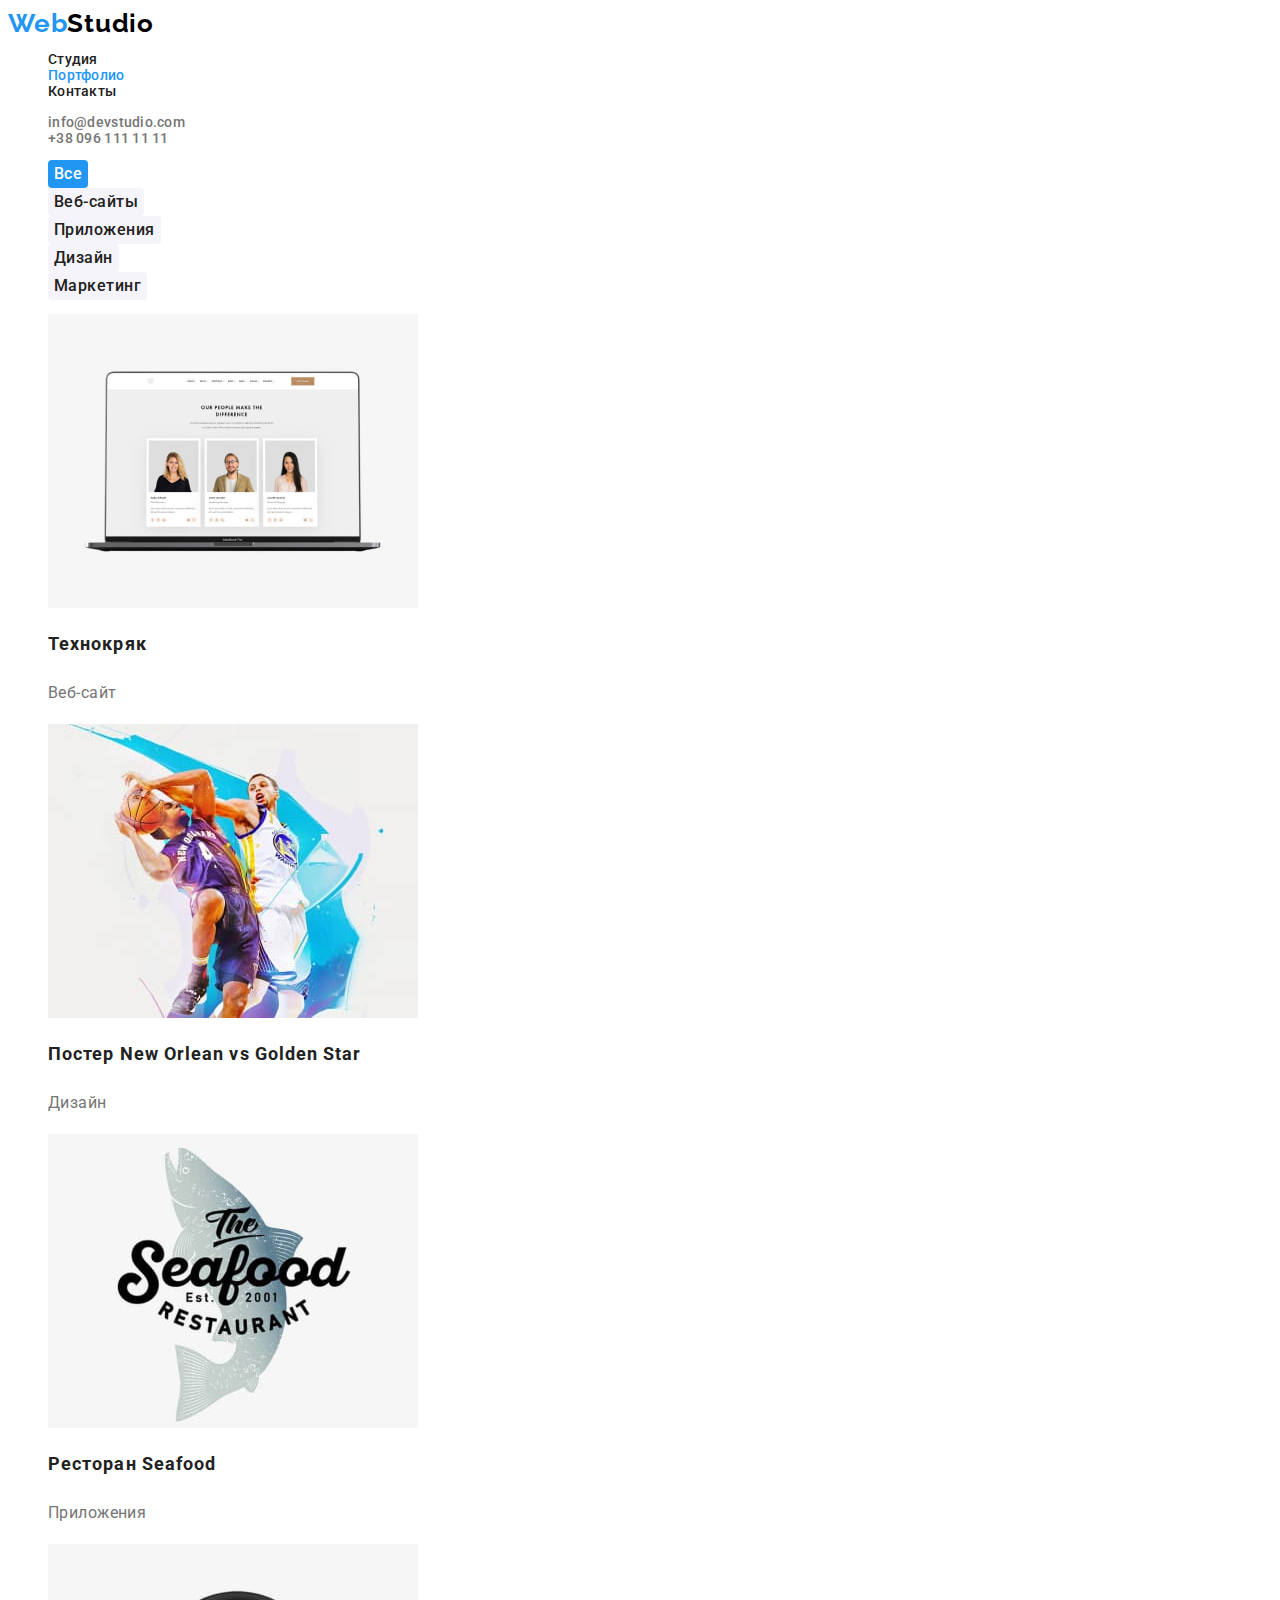
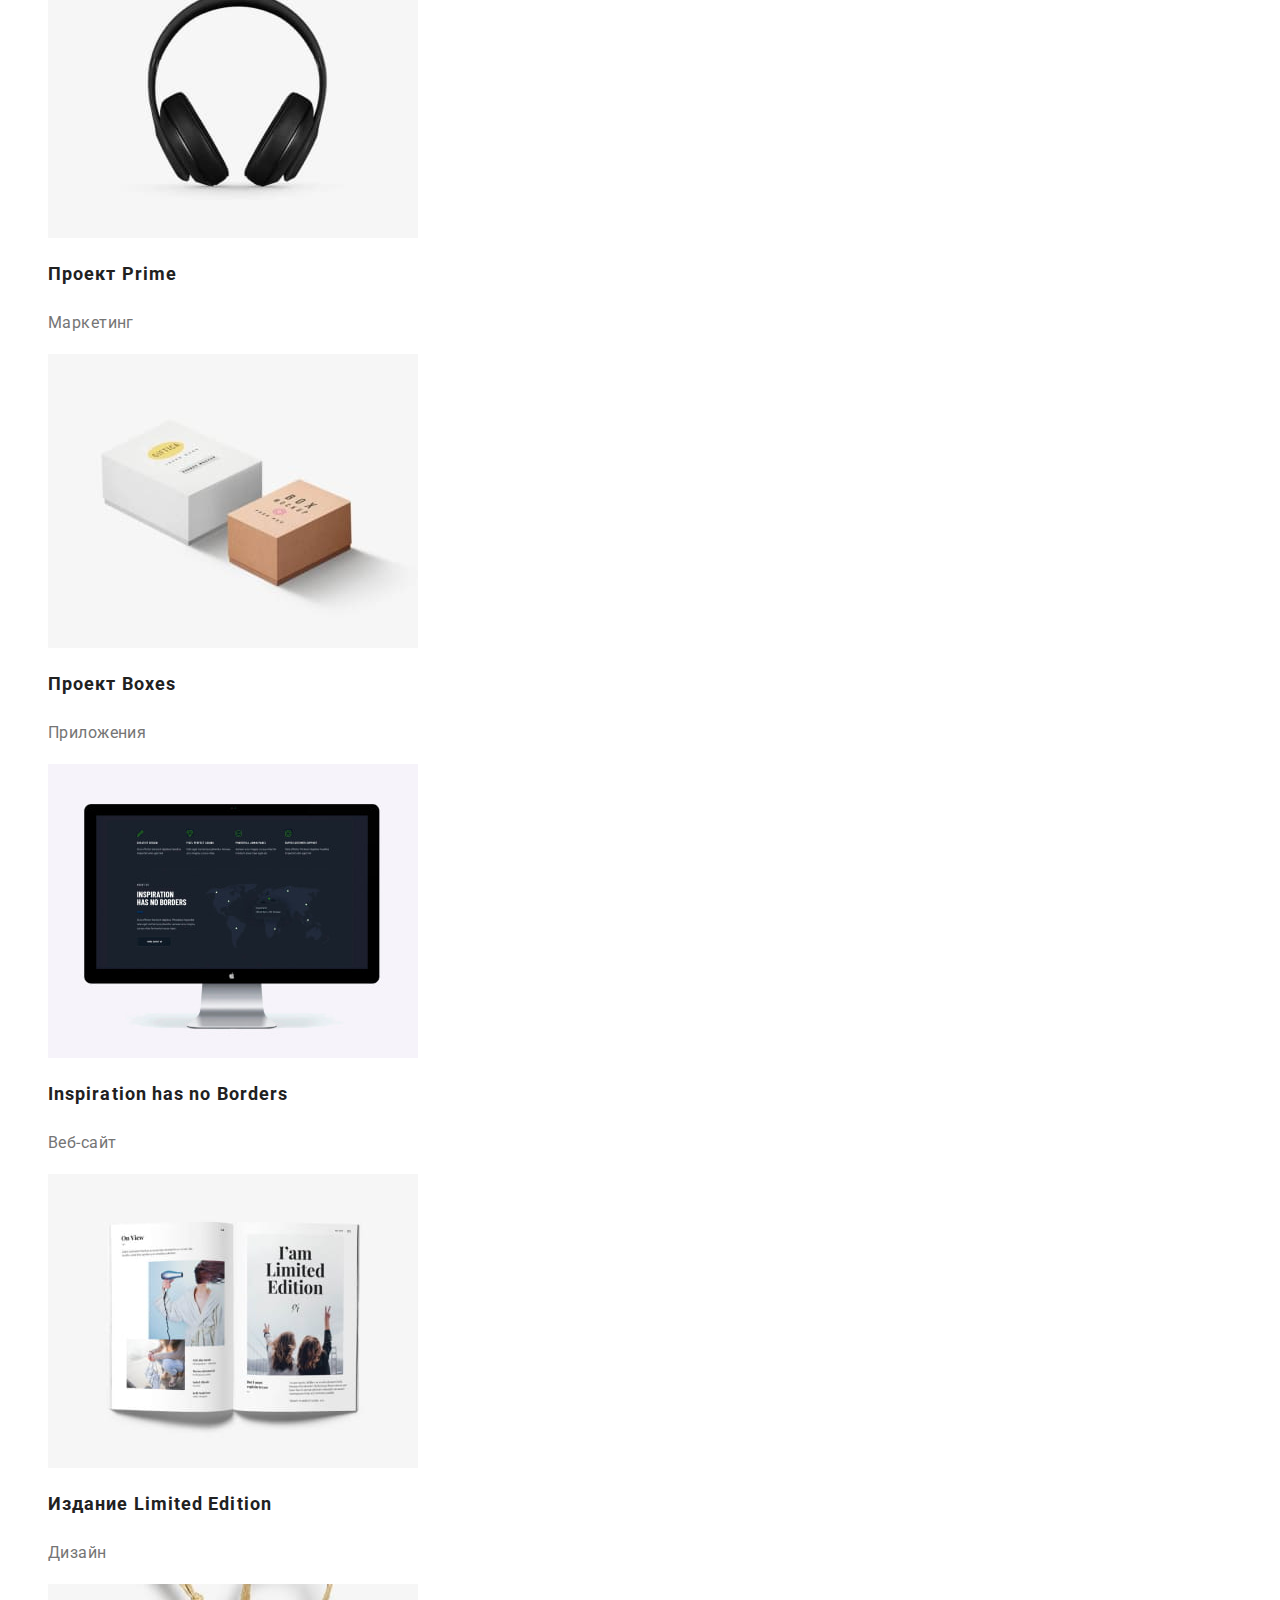
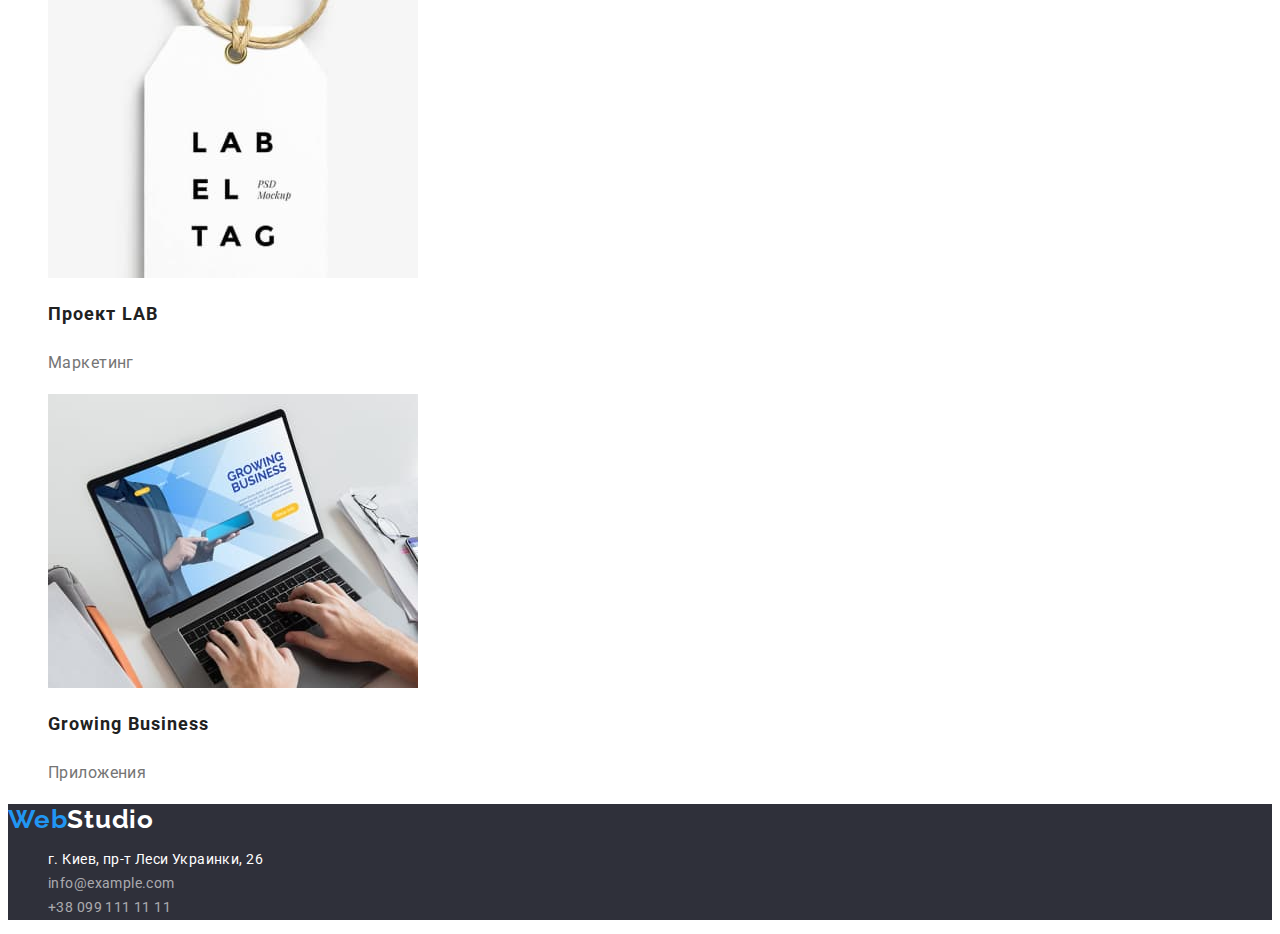
==== portfolio.html @ 3cf71ada "Initial commit" ====
<!DOCTYPE html>
<html lang="ru">
<head>
    <meta charset="UTF-8">
    <meta http-equiv="X-UA-Compatible" content="IE=edge">
    <meta name="viewport" content="width=device-width, initial-scale=1.0">
    <title>Портфолио</title>
    <link href="./css/styles.css" rel="stylesheet" />
    <link rel="preconnect" href="https://fonts.googleapis.com">
    <link rel="preconnect" href="https://fonts.gstatic.com" crossorigin>
    <link
        href="https://fonts.googleapis.com/css2?family=Raleway:wght@700&family=Roboto:wght@400;500;700;900&display=swap"
        rel="stylesheet">
</head>
<body class="body">
    <header class="header">
        <a class="logo-header" href="#" lang="en">Web<span class="header-studio">Studio</span></a>
        <nav class="navigation">
            <ul class="nav-list list-point">
                <li class="nav-item"><a class="nav-link" href="./index.html">Студия</a></li>
                <li class="nav-item"><a class="nav-link current-page" href="#">Портфолио</a></li>
                <li class="nav-item"><a class="nav-link" href="#">Контакты</a></li>
            </ul>
        </nav>
        <ul class="header-info list-point">
            <li class="info-one"><a class="header-link" href="mailto:info@devstudio.com" target="_blank" rel="noopener noreferrer nofollow" lang="en">info@devstudio.com</a></li>
            <li class="info-two"><a class="header-link" href="tel:+380961111111" target="_blank" rel="noopener noreferrer nofollow">+38 096 111 11 11</a></li>
        </ul>
    </header>
    <main class="main">
        <section class="project-section">
            <h1 class="project-title" hidden>Проекты</h1>
            <ul class="button-list list-point">
                <li class="button-item"><button class="button-icon button-head" type="button">Все</button></li>
                <li class="button-item"><button class="button-icon" type="button">Веб-сайты</button></li>
                <li class="button-item"><button class="button-icon" type="button">Приложения</button></li>
                <li class="button-item"><button class="button-icon" type="button">Дизайн</button></li>
                <li class="button-item"><button class="button-icon" type="button">Маркетинг</button></li>
            </ul>
            <ul class="project-list list-point">
                <li class="project-item">
                  <a class="project-link" href=""><img src="./portfolio-photo/project-one.jpg" alt="Главная страница Технокряка" width="370" height="294"> 
                        <h2 class="project-name">Технокряк</h2>
                        <p class="project-text">Веб-сайт</p>
                    </a>
                </li>
                <li class="project-item">
                    <a class="project-link" href=""><img src="./portfolio-photo/project-two.jpg" alt="Постер встречи двух команд" width="370" height="294"> 
                        <h2 class="project-name">Постер <span lang="en">New Orlean vs Golden Star</span></h2>
                        <p class="project-text">Дизайн</p>
                    </a>
                </li>
                <li class="project-item">
                    <a class="project-link" href=""><img src="./portfolio-photo/project-three.jpg" alt="Логотип ресторана" width="370" height="294"> 
                        <h2 class="project-name">Ресторан <span lang="en">Seafood</span></h2>
                        <p class="project-text">Приложения</p>
                    </a>
                </li>
                <li class="project-item">
                    <a class="project-link" href=""><img src="./portfolio-photo/project-four.jpg" alt="Наушники" width="370" height="294"> 
                        <h2 class="project-name">Проект <span lang="en">Prime</span></h2>
                        <p class="project-text">Маркетинг</p>
                    </a>
                </li>
                <li class="project-item">
                    <a class="project-link" href=""><img src="./portfolio-photo/project-five.jpg" alt="Два бокса" width="370" height="294"> 
                        <h2 class="project-name">Проект <span lang="en">Boxes</span></h2>
                        <p class="project-text">Приложения</p>
                    </a>
                </li>
                <li class="project-item">
                    <a class="project-link" href=""><img src="./portfolio-photo/project-six.jpg" alt="Главная страница веб-сайта" width="370" height="294"> 
                        <h2 class="project-name" lang="en">Inspiration has no Borders</h2>
                        <p class="project-text">Веб-сайт</p>
                    </a>
                </li>
                <li class="project-item">
                    <a class="project-link" href=""><img src="./portfolio-photo/project-seven.jpg" alt="Открытая книга" width="370" height="294"> 
                        <h2 class="project-name">Издание <span lang="en">Limited Edition</span></h2>
                        <p class="project-text">Дизайн</p>
                    </a>
                </li>
                <li class="project-item">
                    <a class="project-link" href=""><img src="./portfolio-photo/project-eight.jpg" alt="Ценник украшения" width="370" height="294"> 
                        <h2 class="project-name">Проект <span lang="en">LAB</span></h2>
                        <p class="project-text">Маркетинг</p>
                    </a>
                </li>
                <li class="project-item">
                    <a class="project-link" href=""><img src="./portfolio-photo/project-nine.jpg" alt="Работа за компютером" width="370" height="294"> 
                        <h2 class="project-name" lang="en">Growing Business</h2>
                        <p class="project-text">Приложения</p>
                    </a>
                </li>
            </ul>
        </section>
        
    </main>
    <footer class="footer">
        <a class="footer-logo" href="#" lang="en">
            Web<span class="footer-studio">Studio</span>
        </a>
        <address class="footer-address">
            <ul class="footer-list list-point">
                <li class="footer-item">
                    г. Киев, пр-т Леси Украинки, 26
                </li>
                <li class="footer-item">
                    <a class="footer-info" href="mailto:info@devstudio.com" target="_blank" rel="noopener noreferrer nofollow" lang="en">
                        info@example.com
                    </a>
                </li>
                <li class="footer-item">
                    <a class="footer-info" href="tel:+380961111111" target="_blank" rel="noopener noreferrer nofollow">
                        +38 099 111 11 11
                    </a>
                </li>
            </ul>
        </address>
    </footer>
</body>
</html>
---- css/styles.css ----
:root {
  --basic-link-color: #757575;
  --secondary-link-color: #2196f3;
  --color-title: #212121;
  --footer-text: #ffffff;
  --button-first-color: #f5f4fa;
}
/* *STUDIO* */
/* header */
body {
  background-color: var(--footer-text);
  color: var(--basic-link-color);
  font-family: Roboto, sans-serif;
  letter-spacing: 0.03em;
  font-size: 14px;
}
.header {
  color: var(--footer-text);
}
.logo-header,
.footer-logo {
  text-decoration: none;
  color: var(--secondary-link-color);
  font-family: raleway;
  font-weight: 700;
  font-size: 26px;
  line-height: 1.17;
  letter-spacing: 0.03em;
}
.header-studio {
  color: #000000;
}
.list-point {
  list-style: none;
}
.nav-list {
  color: var(--color-title);
  font-weight: 500;
  font-size: 14px;
  line-height: 1.14;
  letter-spacing: 0.02em;
}
.nav-link {
  text-decoration: none;
  color: var(--color-title);
}
.nav-link:hover,
.nav-link:focus {
  color: var(--secondary-link-color);
}
.current-page {
  color: var(--secondary-link-color);
}
.header-info {
  color: #757575;
  font-weight: 500;
  font-size: 14px;
  line-height: 16px;
  letter-spacing: 0.02em;
}
.header-link:hover,
.header-link:focus {
  color: var(--secondary-link-color);
}
.header-link {
  text-decoration: none;
  color: var(--basic-link-color);
}
/* section -one */
.hero-section {
  background-color: #2f303a;
  letter-spacing: 0.06em;
}
.hero-title {
  color: var(--footer-text);
  font-weight: 900;
  font-size: 44px;
  line-height: 1.36;
  text-align: center;
  text-transform: uppercase;
}
.button {
  background-color: var(--secondary-link-color);
  color: var(--footer-text);
  font-family: inherit;
  font-weight: 700;
  font-size: 16px;
  line-height: 1.88;
  align-items: center;
  text-align: center;
  cursor: pointer;
  border: none;
  border-radius: 4px;
}
/* section-two */
.characteristic-name {
  color: var(--color-title);
  font-weight: 700;
  font-size: 14px;
  line-height: 1.14;
  text-transform: uppercase;
}
.characteristics-result {
  color: var(--basic-link-color);
  font-size: 14px;
  line-height: 1.71;
}
/* section-three */
.work-title,
.team {
  color: var(--color-title);
  font-weight: 700;
  font-size: 36px;
  line-height: 1.17;
  text-align: center;
}
.item-name {
  color: var(--color-title);
  font-weight: 500;
  font-size: 16px;
  line-height: 1.12;
  text-align: center;
}
.name-position {
  color: var(--basic-link-color);
  font-size: 16px;
  line-height: 1.12;
  text-align: center;
}
/* section four */
.team-section {
  background-color: #f5f4fa;
}
/* footer */
.footer {
  background-color: #2f303a;
}
.footer-address {
  font-style: normal;
}
.footer-item {
  color: var(--footer-text);
  font-weight: 400;
  font-size: 14px;
  line-height: 1.71;
}
.footer-info {
  color: rgba(255, 255, 255, 0.6);
  text-decoration: none;
}
.footer-info:hover,
.footer-info:focus {
  color: var(--secondary-link-color);
}
.footer-logo {
  font-weight: 700;
  font-size: 26px;
  color: var(--secondary-link-color);
}
.footer-studio {
  color: var(--footer-text);
}

/* *PORTFOLIO* */
.button-icon {
  background-color: var(--button-first-color);
  color: var(--color-title);
  font-family: Roboto;
  font-weight: 500;
  font-size: 16px;
  line-height: 1.62;
  text-align: center;
  letter-spacing: 0.03em;
  cursor: pointer;
  border: none;
  border-radius: 4px;
}
.button-icon:hover,
.button-icon:focus {
  background-color: var(--secondary-link-color);
  color: var(--footer-text);
}
.button-head {
  background-color: var(--secondary-link-color);
  color: var(--footer-text);
}
.project-link {
  text-decoration: none;
}
.project-name {
  color: var(--color-title);
  font-weight: 700;
  font-size: 18px;
  line-height: 2;
  letter-spacing: 0.06em;
}
.project-text {
  color: var(--basic-link-color);
  font-size: 16px;
  line-height: 1.88;
}
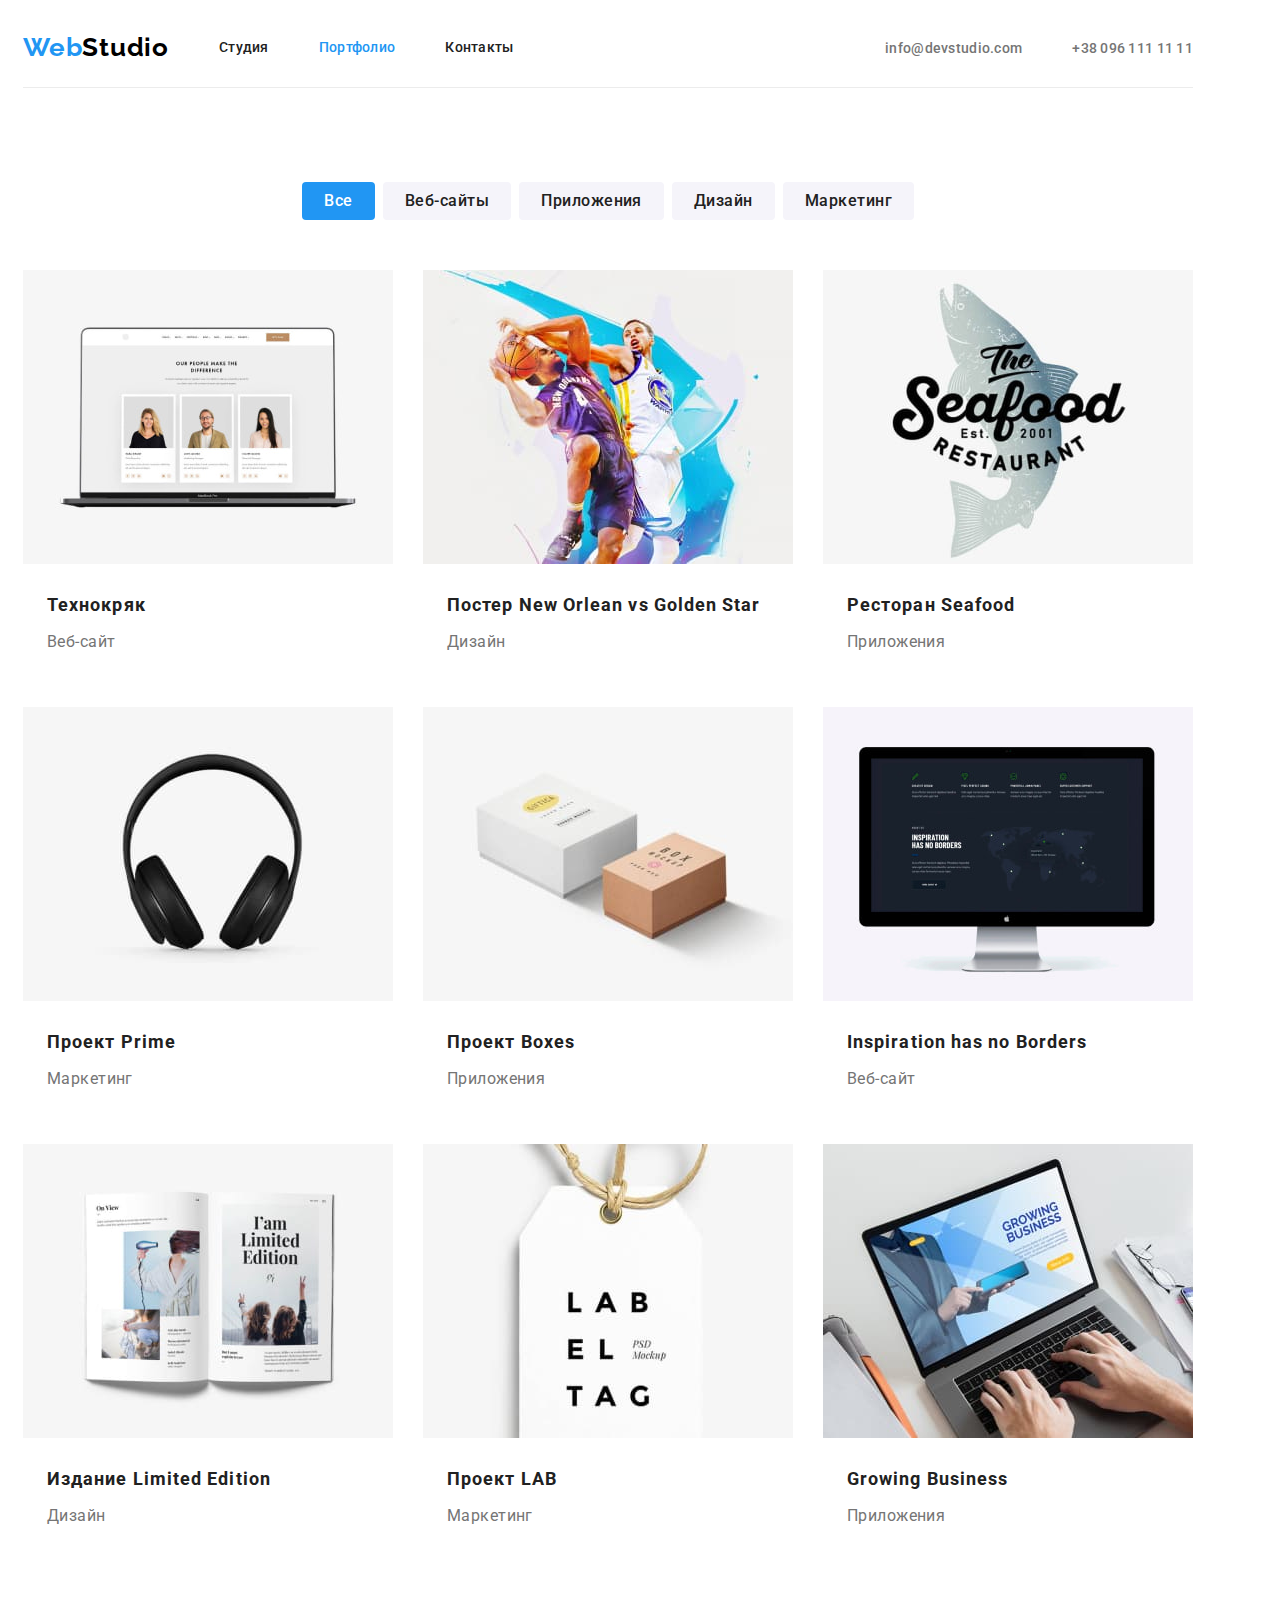
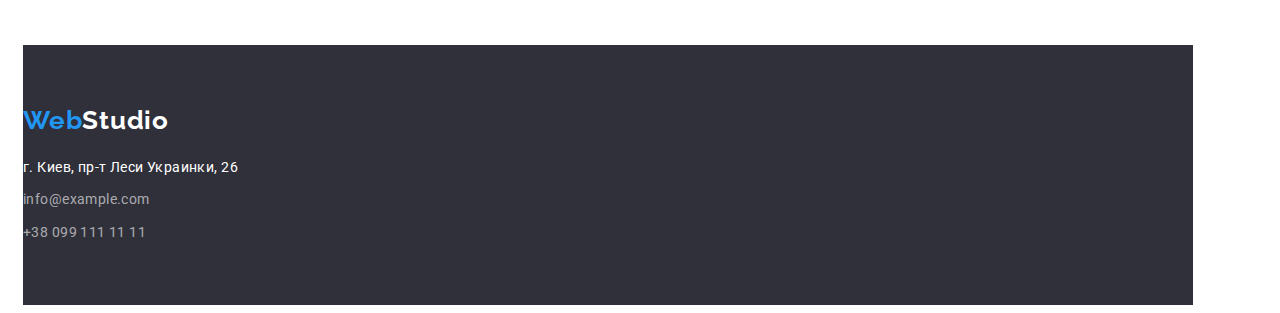
==== commit 6db12e1d: "Homework №3" ====
--- a/portfolio.html
+++ b/portfolio.html
@@ -13,7 +13,7 @@
         rel="stylesheet">
 </head>
 <body class="body">
-    <header class="header">
+    <header class="header container">
         <a class="logo-header" href="#" lang="en">Web<span class="header-studio">Studio</span></a>
         <nav class="navigation">
             <ul class="nav-list list-point">
@@ -23,12 +23,14 @@
             </ul>
         </nav>
         <ul class="header-info list-point">
-            <li class="info-one"><a class="header-link" href="mailto:info@devstudio.com" target="_blank" rel="noopener noreferrer nofollow" lang="en">info@devstudio.com</a></li>
-            <li class="info-two"><a class="header-link" href="tel:+380961111111" target="_blank" rel="noopener noreferrer nofollow">+38 096 111 11 11</a></li>
+            <li class="info-list info-one"><a class="header-link" href="mailto:info@devstudio.com" target="_blank"
+                    rel="noopener noreferrer nofollow" lang="en">info@devstudio.com</a></li>
+            <li class="info-list info-two"><a class="header-link" href="tel:+380961111111" target="_blank"
+                    rel="noopener noreferrer nofollow">+38 096 111 11 11</a></li>
         </ul>
     </header>
     <main class="main">
-        <section class="project-section">
+        <section class="project-section section container">
             <h1 class="project-title" hidden>Проекты</h1>
             <ul class="button-list list-point">
                 <li class="button-item"><button class="button-icon button-head" type="button">Все</button></li>
@@ -96,7 +98,7 @@
         </section>
         
     </main>
-    <footer class="footer">
+    <footer class="footer container">
         <a class="footer-logo" href="#" lang="en">
             Web<span class="footer-studio">Studio</span>
         </a>
--- a/css/styles.css
+++ b/css/styles.css
@@ -5,16 +5,42 @@
   --footer-text: #ffffff;
   --button-first-color: #f5f4fa;
 }
+html {
+  box-sizing: border-box;
+}
+
+*,
+*::before,
+*::after {
+  box-sizing: inherit;
+}
 /* *STUDIO* */
 /* header */
 body {
+  width: 1200px;
+  padding-left: 15px;
+  padding-right: 15px;
   background-color: var(--footer-text);
   color: var(--basic-link-color);
   font-family: Roboto, sans-serif;
   letter-spacing: 0.03em;
   font-size: 14px;
 }
+.container {
+  width: 1170px;
+  margin-left: auto;
+  margin-right: auto;
+}
+.section {
+  padding-top: 94px;
+  padding-bottom: 94px;
+}
 .header {
+  display: flex;
+  height: 80px;
+  justify-content: space-between;
+  border-bottom: 1px solid #ececec;
+  align-items: center;
   color: var(--footer-text);
 }
 .logo-header,
@@ -33,7 +59,16 @@
 .list-point {
   list-style: none;
 }
+.navigation {
+  margin-left: 50px;
+}
+.nav-item + .nav-item {
+  padding-left: 50px;
+}
+
 .nav-list {
+  display: flex;
+  padding-left: 0px;
   color: var(--color-title);
   font-weight: 500;
   font-size: 14px;
@@ -41,6 +76,8 @@
   letter-spacing: 0.02em;
 }
 .nav-link {
+  padding-top: 32px;
+  padding-bottom: 32px;
   text-decoration: none;
   color: var(--color-title);
 }
@@ -52,26 +89,37 @@
   color: var(--secondary-link-color);
 }
 .header-info {
+  display: flex;
+  padding-left: 0px;
+  margin-left: auto;
   color: #757575;
   font-weight: 500;
   font-size: 14px;
   line-height: 16px;
   letter-spacing: 0.02em;
 }
+.info-one {
+  margin-right: 50px;
+}
 .header-link:hover,
 .header-link:focus {
   color: var(--secondary-link-color);
 }
 .header-link {
+  padding-top: 32px;
+  padding-bottom: 32px;
   text-decoration: none;
   color: var(--basic-link-color);
 }
 /* section -one */
 .hero-section {
+  text-align: center;
   background-color: #2f303a;
   letter-spacing: 0.06em;
 }
 .hero-title {
+  margin: 0px;
+  margin-bottom: 30px;
   color: var(--footer-text);
   font-weight: 900;
   font-size: 44px;
@@ -80,6 +128,10 @@
   text-transform: uppercase;
 }
 .button {
+  width: 200px;
+  height: 50px;
+  margin-bottom: 106px;
+  padding: 10px 32px;
   background-color: var(--secondary-link-color);
   color: var(--footer-text);
   font-family: inherit;
@@ -93,7 +145,15 @@
   border-radius: 4px;
 }
 /* section-two */
+.characteristics-list {
+  box-sizing: content-box;
+  display: flex;
+  margin: 0px;
+  padding: 0px;
+}
 .characteristic-name {
+  margin: 0px;
+  margin-bottom: 10px;
   color: var(--color-title);
   font-weight: 700;
   font-size: 14px;
@@ -101,20 +161,58 @@
   text-transform: uppercase;
 }
 .characteristics-result {
+  margin: 0px;
   color: var(--basic-link-color);
   font-size: 14px;
   line-height: 1.71;
+}
+.characteristics-item {
+  margin-left: 30px;
+  width: 270px;
+  height: 101px;
+}
+.characteristics-list > .characteristics-item:first-child {
+  margin-left: 0px;
 }
 /* section-three */
 .work-title,
 .team {
+  margin: 0px;
+  margin-bottom: 50px;
   color: var(--color-title);
   font-weight: 700;
   font-size: 36px;
   line-height: 1.17;
   text-align: center;
 }
+.work-list {
+  display: flex;
+  margin: 0px;
+  padding: 0px;
+}
+.work-list > .work-item {
+  margin-left: 30px;
+}
+.work-list > .work-item:first-child {
+  margin-left: 0px;
+}
+/* section four */
+.team-list {
+  display: flex;
+  margin: 0px;
+  padding: 0px;
+}
+.team-list > .team-item {
+  background-color: var(--footer-text);
+  margin-left: 30px;
+}
+.team-list > .team-item:first-child {
+  margin-left: 0px;
+}
 .item-name {
+  margin: 0px;
+  margin-top: 30px;
+  margin-bottom: 10px;
   color: var(--color-title);
   font-weight: 500;
   font-size: 16px;
@@ -122,29 +220,47 @@
   text-align: center;
 }
 .name-position {
+  margin: 0px;
+  margin-bottom: 30px;
   color: var(--basic-link-color);
   font-size: 16px;
   line-height: 1.12;
   text-align: center;
 }
-/* section four */
 .team-section {
   background-color: #f5f4fa;
 }
 /* footer */
 .footer {
+  padding-top: 60px;
+  padding-bottom: 60px;
   background-color: #2f303a;
 }
 .footer-address {
+  margin-top: 20px;
   font-style: normal;
 }
+.footer-list {
+  margin: 0px;
+  padding: 0px;
+}
+.footer-list > .footer-item {
+  margin-bottom: 9px;
+}
+.footer-list > .footer-item:last-child {
+  margin-bottom: 0px;
+}
 .footer-item {
+  margin: 0px;
+  padding: 0px;
   color: var(--footer-text);
   font-weight: 400;
   font-size: 14px;
   line-height: 1.71;
 }
 .footer-info {
+  margin: 0px;
+  padding: 0px;
   color: rgba(255, 255, 255, 0.6);
   text-decoration: none;
 }
@@ -162,7 +278,22 @@
 }
 
 /* *PORTFOLIO* */
+.button-list {
+  display: flex;
+  justify-content: center;
+  margin: 0px;
+  padding: 0px;
+  margin-bottom: 50px;
+}
+.button-item {
+  margin-right: 8px;
+}
+.button-list > .button-item:last-child {
+  margin-right: 0px;
+}
 .button-icon {
+  padding: 6px 22px;
+  min-width: 73px;
   background-color: var(--button-first-color);
   color: var(--color-title);
   font-family: Roboto;
@@ -184,10 +315,32 @@
   background-color: var(--secondary-link-color);
   color: var(--footer-text);
 }
+.project-list {
+  display: flex;
+  flex-wrap: wrap;
+  margin: 0px;
+  padding: 0px;
+}
+.project-list > .project-item {
+  margin-top: 30px;
+  margin-left: 30px;
+}
+.project-list > .project-item:nth-child(-n + 3) {
+  margin-top: 0px;
+}
+.project-list > .project-item:nth-child(3n + 1) {
+  margin-left: 0px;
+}
 .project-link {
   text-decoration: none;
 }
+.project-name,
+.project-text {
+  margin: 0px 24px;
+}
 .project-name {
+  margin-top: 20px;
+  margin-bottom: 4px;
   color: var(--color-title);
   font-weight: 700;
   font-size: 18px;
@@ -195,6 +348,7 @@
   letter-spacing: 0.06em;
 }
 .project-text {
+  margin-bottom: 20px;
   color: var(--basic-link-color);
   font-size: 16px;
   line-height: 1.88;
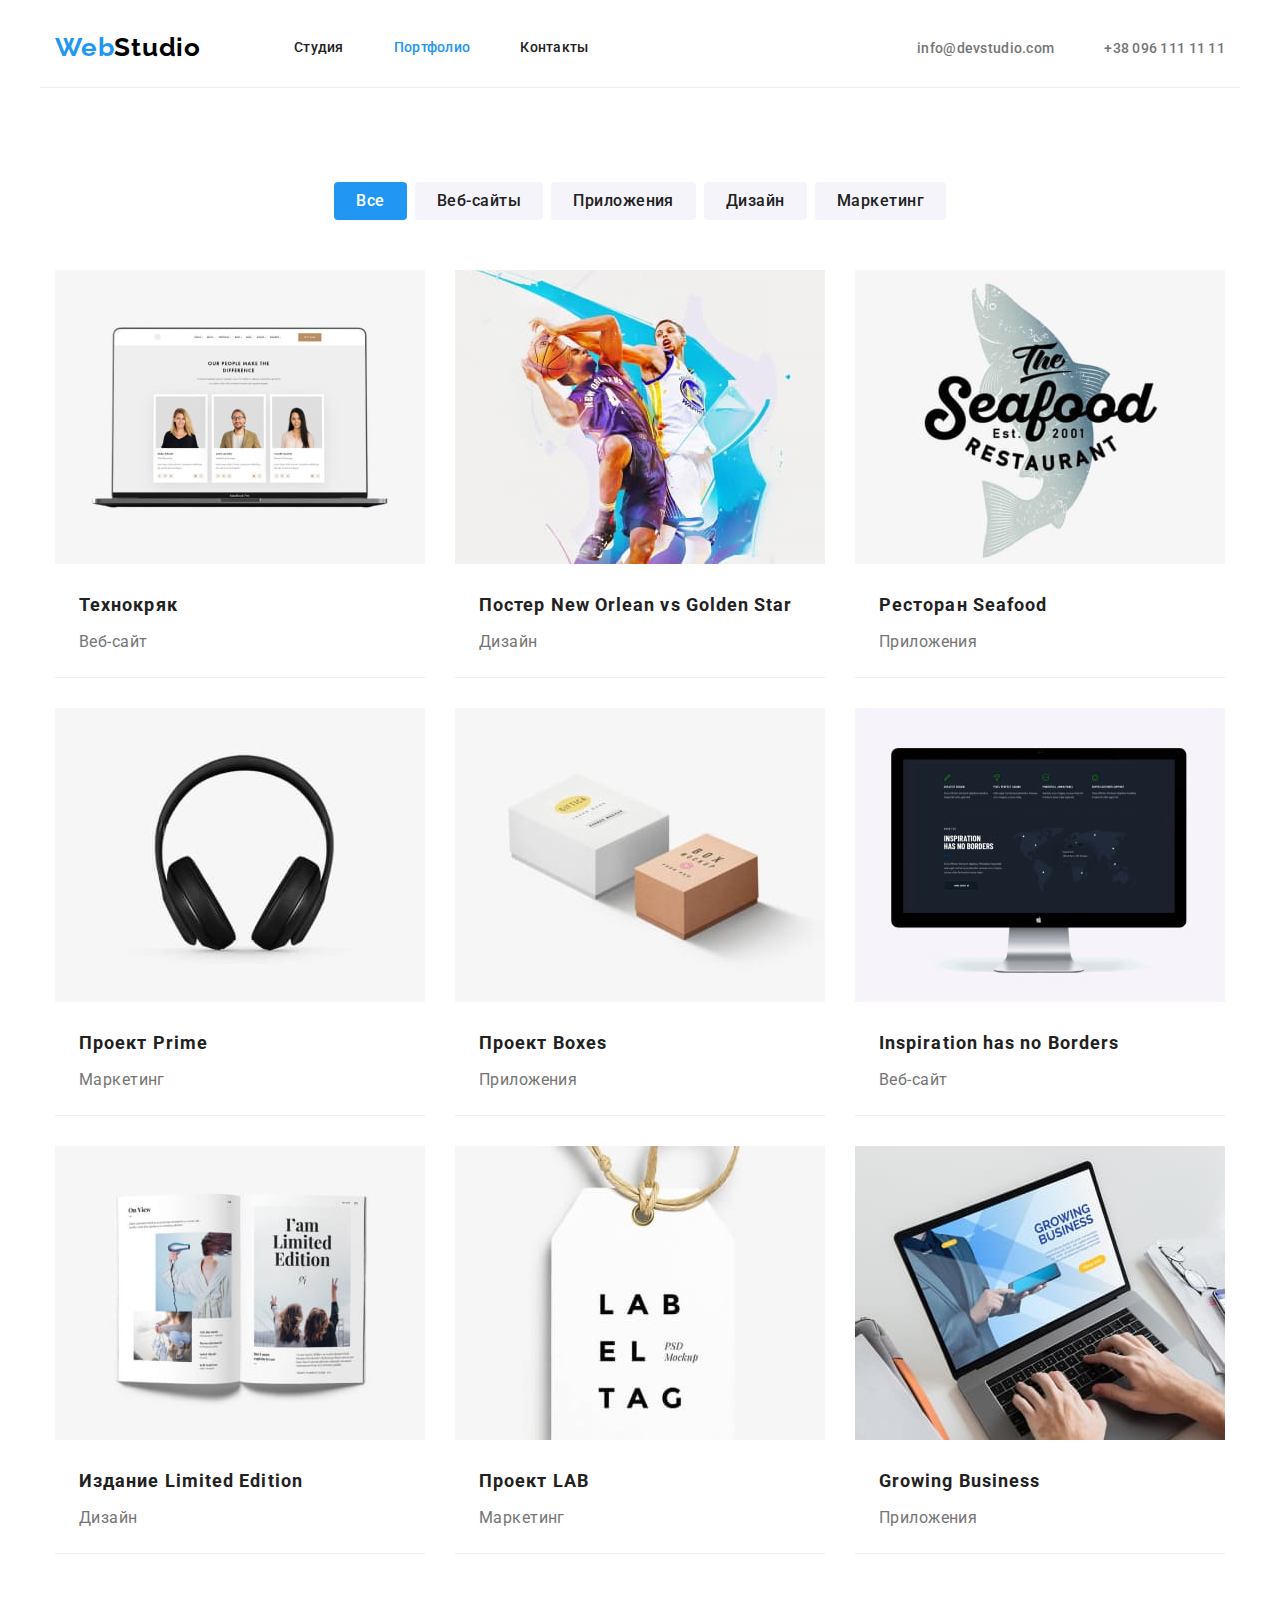
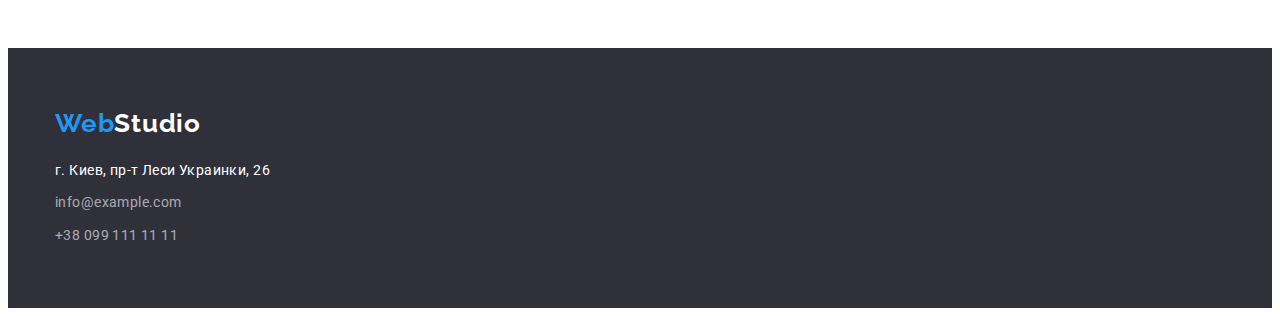
==== commit eb24caab: "hw №3" ====
--- a/portfolio.html
+++ b/portfolio.html
@@ -13,112 +13,154 @@
         rel="stylesheet">
 </head>
 <body class="body">
-    <header class="header container">
-        <a class="logo-header" href="#" lang="en">Web<span class="header-studio">Studio</span></a>
-        <nav class="navigation">
-            <ul class="nav-list list-point">
-                <li class="nav-item"><a class="nav-link" href="./index.html">Студия</a></li>
-                <li class="nav-item"><a class="nav-link current-page" href="#">Портфолио</a></li>
-                <li class="nav-item"><a class="nav-link" href="#">Контакты</a></li>
+    <header class="header">
+        <div class="container">
+            <a class="logo-header" href="#" lang="en">Web<span class="header-studio">Studio</span></a>
+            <nav class="navigation">
+                <ul class="nav-list list-point">
+                    <li class="nav-item"><a class="nav-link" href="./index.html">Студия</a></li>
+                    <li class="nav-item"><a class="nav-link current-page" href="#">Портфолио</a></li>
+                    <li class="nav-item"><a class="nav-link" href="#">Контакты</a></li>
+                </ul>
+            </nav>
+            <ul class="header-info list-point">
+                <li class="info-list info-one"><a class="header-link" href="mailto:info@devstudio.com" target="_blank"
+                        rel="noopener noreferrer nofollow" lang="en">info@devstudio.com</a></li>
+                <li class="info-list info-two"><a class="header-link" href="tel:+380961111111" target="_blank"
+                        rel="noopener noreferrer nofollow">+38 096 111 11 11</a></li>
             </ul>
-        </nav>
-        <ul class="header-info list-point">
-            <li class="info-list info-one"><a class="header-link" href="mailto:info@devstudio.com" target="_blank"
-                    rel="noopener noreferrer nofollow" lang="en">info@devstudio.com</a></li>
-            <li class="info-list info-two"><a class="header-link" href="tel:+380961111111" target="_blank"
-                    rel="noopener noreferrer nofollow">+38 096 111 11 11</a></li>
-        </ul>
+        </div>
     </header>
     <main class="main">
-        <section class="project-section section container">
-            <h1 class="project-title" hidden>Проекты</h1>
-            <ul class="button-list list-point">
-                <li class="button-item"><button class="button-icon button-head" type="button">Все</button></li>
-                <li class="button-item"><button class="button-icon" type="button">Веб-сайты</button></li>
-                <li class="button-item"><button class="button-icon" type="button">Приложения</button></li>
-                <li class="button-item"><button class="button-icon" type="button">Дизайн</button></li>
-                <li class="button-item"><button class="button-icon" type="button">Маркетинг</button></li>
-            </ul>
-            <ul class="project-list list-point">
-                <li class="project-item">
-                  <a class="project-link" href=""><img src="./portfolio-photo/project-one.jpg" alt="Главная страница Технокряка" width="370" height="294"> 
-                        <h2 class="project-name">Технокряк</h2>
-                        <p class="project-text">Веб-сайт</p>
-                    </a>
-                </li>
-                <li class="project-item">
-                    <a class="project-link" href=""><img src="./portfolio-photo/project-two.jpg" alt="Постер встречи двух команд" width="370" height="294"> 
-                        <h2 class="project-name">Постер <span lang="en">New Orlean vs Golden Star</span></h2>
-                        <p class="project-text">Дизайн</p>
-                    </a>
-                </li>
-                <li class="project-item">
-                    <a class="project-link" href=""><img src="./portfolio-photo/project-three.jpg" alt="Логотип ресторана" width="370" height="294"> 
-                        <h2 class="project-name">Ресторан <span lang="en">Seafood</span></h2>
-                        <p class="project-text">Приложения</p>
-                    </a>
-                </li>
-                <li class="project-item">
-                    <a class="project-link" href=""><img src="./portfolio-photo/project-four.jpg" alt="Наушники" width="370" height="294"> 
-                        <h2 class="project-name">Проект <span lang="en">Prime</span></h2>
-                        <p class="project-text">Маркетинг</p>
-                    </a>
-                </li>
-                <li class="project-item">
-                    <a class="project-link" href=""><img src="./portfolio-photo/project-five.jpg" alt="Два бокса" width="370" height="294"> 
-                        <h2 class="project-name">Проект <span lang="en">Boxes</span></h2>
-                        <p class="project-text">Приложения</p>
-                    </a>
-                </li>
-                <li class="project-item">
-                    <a class="project-link" href=""><img src="./portfolio-photo/project-six.jpg" alt="Главная страница веб-сайта" width="370" height="294"> 
-                        <h2 class="project-name" lang="en">Inspiration has no Borders</h2>
-                        <p class="project-text">Веб-сайт</p>
-                    </a>
-                </li>
-                <li class="project-item">
-                    <a class="project-link" href=""><img src="./portfolio-photo/project-seven.jpg" alt="Открытая книга" width="370" height="294"> 
-                        <h2 class="project-name">Издание <span lang="en">Limited Edition</span></h2>
-                        <p class="project-text">Дизайн</p>
-                    </a>
-                </li>
-                <li class="project-item">
-                    <a class="project-link" href=""><img src="./portfolio-photo/project-eight.jpg" alt="Ценник украшения" width="370" height="294"> 
-                        <h2 class="project-name">Проект <span lang="en">LAB</span></h2>
-                        <p class="project-text">Маркетинг</p>
-                    </a>
-                </li>
-                <li class="project-item">
-                    <a class="project-link" href=""><img src="./portfolio-photo/project-nine.jpg" alt="Работа за компютером" width="370" height="294"> 
-                        <h2 class="project-name" lang="en">Growing Business</h2>
-                        <p class="project-text">Приложения</p>
-                    </a>
-                </li>
-            </ul>
-        </section>
-        
+        <section class="project-section section">
+            <div class="container">
+                <h1 class="project-title" hidden>Проекты</h1>
+                <ul class="button-list list-point">
+                    <li class="button-item"><button class="button-icon button-head" type="button">Все</button></li>
+                    <li class="button-item"><button class="button-icon" type="button">Веб-сайты</button></li>
+                    <li class="button-item"><button class="button-icon" type="button">Приложения</button></li>
+                    <li class="button-item"><button class="button-icon" type="button">Дизайн</button></li>
+                    <li class="button-item"><button class="button-icon" type="button">Маркетинг</button></li>
+                </ul>
+                <ul class="project-list list-point">
+                    <li class="project-item">
+                        <a class="project-link" href="">
+                            <img class="project-img" src="./portfolio-photo/project-one.jpg" alt="Главная страница Технокряка"
+                                width="370" height="294">
+                            <div class="project-container">
+                                <h2 class="project-name">Технокряк</h2>
+                                <p class="project-text">Веб-сайт</p>
+                            </div>
+                        </a>
+                    </li>
+                    <li class="project-item">
+                        <a class="project-link" href="">
+                            <img class="project-img" src="./portfolio-photo/project-two.jpg" alt="Постер встречи двух команд"
+                                width="370" height="294">
+                            <div class="project-container">
+                                <h2 class="project-name">Постер <span lang="en">New Orlean vs Golden Star</span></h2>
+                                <p class="project-text">Дизайн</p>
+                            </div>
+                        </a>
+                    </li>
+                    <li class="project-item">
+                        <a class="project-link" href="">
+                            <img class="project-img" src="./portfolio-photo/project-three.jpg" alt="Логотип ресторана"
+                                width="370" height="294">
+                            <div class="project-container">
+                                <h2 class="project-name">Ресторан <span lang="en">Seafood</span></h2>
+                                <p class="project-text">Приложения</p>
+                            </div>
+                        </a>
+                    </li>
+                    <li class="project-item">
+                        <a class="project-link" href="">
+                            <img class="project-img" src="./portfolio-photo/project-four.jpg" alt="Наушники" width="370"
+                                height="294">
+                            <div class="project-container">
+                                <h2 class="project-name">Проект <span lang="en">Prime</span></h2>
+                                <p class="project-text">Маркетинг</p>
+                            </div>
+                        </a>
+                    </li>
+                    <li class="project-item">
+                        <a class="project-link" href="">
+                            <img class="project-img" src="./portfolio-photo/project-five.jpg" alt="Два бокса" width="370"
+                                height="294">
+                            <div class="project-container">
+                                <h2 class="project-name">Проект <span lang="en">Boxes</span></h2>
+                                <p class="project-text">Приложения</p>
+                            </div>
+                        </a>
+                    </li>
+                    <li class="project-item">
+                        <a class="project-link" href="">
+                            <img class="project-img" src="./portfolio-photo/project-six.jpg" alt="Главная страница веб-сайта"
+                                width="370" height="294">
+                            <div class="project-container">
+                                <h2 class="project-name" lang="en">Inspiration has no Borders</h2>
+                                <p class="project-text">Веб-сайт</p>
+                            </div>
+                        </a>
+                    </li>
+                    <li class="project-item">
+                        <a class="project-link" href="">
+                            <img class="project-img" src="./portfolio-photo/project-seven.jpg" alt="Открытая книга" width="370"
+                                height="294">
+                            <div class="project-container">
+                                <h2 class="project-name">Издание <span lang="en">Limited Edition</span></h2>
+                                <p class="project-text">Дизайн</p>
+                            </div>
+                        </a>
+                    </li>
+                    <li class="project-item">
+                        <a class="project-link" href="">
+                            <img class="project-img" src="./portfolio-photo/project-eight.jpg" alt="Ценник украшения"
+                                width="370" height="294">
+                            <div class="project-container">
+                                <h2 class="project-name">Проект <span lang="en">LAB</span></h2>
+                                <p class="project-text">Маркетинг</p>
+                            </div>
+                        </a>
+                    </li>
+                    <li class="project-item">
+                        <a class="project-link" href="">
+                            <img class="project-img" src="./portfolio-photo/project-nine.jpg" alt="Работа за компютером"
+                                width="370" height="294">
+                            <div class="project-container">
+                                <h2 class="project-name" lang="en">Growing Business</h2>
+                                <p class="project-text">Приложения</p>
+                            </div>
+                        </a>
+                    </li>
+                </ul>
+            </div>
+        </section>   
     </main>
-    <footer class="footer container">
-        <a class="footer-logo" href="#" lang="en">
-            Web<span class="footer-studio">Studio</span>
-        </a>
-        <address class="footer-address">
-            <ul class="footer-list list-point">
-                <li class="footer-item">
-                    г. Киев, пр-т Леси Украинки, 26
-                </li>
-                <li class="footer-item">
-                    <a class="footer-info" href="mailto:info@devstudio.com" target="_blank" rel="noopener noreferrer nofollow" lang="en">
-                        info@example.com
-                    </a>
-                </li>
-                <li class="footer-item">
-                    <a class="footer-info" href="tel:+380961111111" target="_blank" rel="noopener noreferrer nofollow">
-                        +38 099 111 11 11
-                    </a>
-                </li>
-            </ul>
-        </address>
+    <footer class="footer">
+        <div class="container">
+            <a class="footer-logo" href="#" lang="en">
+                Web<span class="footer-studio">Studio</span>
+            </a>
+            <address class="footer-address">
+                <ul class="footer-list list-point">
+                    <li class="footer-item">
+                        г. Киев, пр-т Леси Украинки, 26
+                    </li>
+                    <li class="footer-item">
+                        <a class="footer-info" href="mailto:info@devstudio.com" target="_blank" rel="noopener noreferrer nofollow"
+                            lang="en">
+                            info@example.com
+                        </a>
+                    </li>
+                    <li class="footer-item">
+                        <a class="footer-info" href="tel:+380961111111" target="_blank" rel="noopener noreferrer nofollow">
+                            +38 099 111 11 11
+                        </a>
+                    </li>
+                </ul>
+            </address>
+        </div>  
     </footer>
 </body>
 </html>--- a/css/styles.css
+++ b/css/styles.css
@@ -17,9 +17,6 @@
 /* *STUDIO* */
 /* header */
 body {
-  width: 1200px;
-  padding-left: 15px;
-  padding-right: 15px;
   background-color: var(--footer-text);
   color: var(--basic-link-color);
   font-family: Roboto, sans-serif;
@@ -27,15 +24,17 @@
   font-size: 14px;
 }
 .container {
-  width: 1170px;
-  margin-left: auto;
-  margin-right: auto;
+  display: inherit;
+  width: 1200px;
+  padding-right: 15px;
+  padding-left: 15px;
+  margin: 0 auto;
 }
 .section {
   padding-top: 94px;
   padding-bottom: 94px;
 }
-.header {
+.header > .container {
   display: flex;
   height: 80px;
   justify-content: space-between;
@@ -53,6 +52,10 @@
   line-height: 1.17;
   letter-spacing: 0.03em;
 }
+.logo-header {
+  padding-top: 24px;
+  padding-bottom: 24px;
+}
 .header-studio {
   color: #000000;
 }
@@ -60,10 +63,7 @@
   list-style: none;
 }
 .navigation {
-  margin-left: 50px;
-}
-.nav-item + .nav-item {
-  padding-left: 50px;
+  margin-left: 93px;
 }
 
 .nav-list {
@@ -75,7 +75,11 @@
   line-height: 1.14;
   letter-spacing: 0.02em;
 }
+.nav-list > .nav-item:not(:last-child) {
+  margin-right: 50px;
+}
 .nav-link {
+  display: block;
   padding-top: 32px;
   padding-bottom: 32px;
   text-decoration: none;
@@ -91,6 +95,7 @@
 .header-info {
   display: flex;
   padding-left: 0px;
+  margin: 0px;
   margin-left: auto;
   color: #757575;
   font-weight: 500;
@@ -106,6 +111,7 @@
   color: var(--secondary-link-color);
 }
 .header-link {
+  display: block;
   padding-top: 32px;
   padding-bottom: 32px;
   text-decoration: none;
@@ -116,6 +122,11 @@
   text-align: center;
   background-color: #2f303a;
   letter-spacing: 0.06em;
+  padding-top: 200px;
+  padding-bottom: 200px;
+}
+.hero-section > .container {
+  width: 696px;
 }
 .hero-title {
   margin: 0px;
@@ -175,6 +186,9 @@
   margin-left: 0px;
 }
 /* section-three */
+.work {
+  padding-top: 0px;
+}
 .work-title,
 .team {
   margin: 0px;
@@ -209,9 +223,17 @@
 .team-list > .team-item:first-child {
   margin-left: 0px;
 }
+.team-item {
+  padding-bottom: 30px;
+}
+.photo-employee {
+  display: block;
+  max-width: 100%;
+  height: auto;
+  margin-bottom: 30px;
+}
 .item-name {
   margin: 0px;
-  margin-top: 30px;
   margin-bottom: 10px;
   color: var(--color-title);
   font-weight: 500;
@@ -221,7 +243,6 @@
 }
 .name-position {
   margin: 0px;
-  margin-bottom: 30px;
   color: var(--basic-link-color);
   font-size: 16px;
   line-height: 1.12;
@@ -324,6 +345,7 @@
 .project-list > .project-item {
   margin-top: 30px;
   margin-left: 30px;
+  border-bottom: 1px solid #eeeeee;
 }
 .project-list > .project-item:nth-child(-n + 3) {
   margin-top: 0px;
@@ -332,14 +354,20 @@
   margin-left: 0px;
 }
 .project-link {
-  text-decoration: none;
-}
-.project-name,
-.project-text {
-  margin: 0px 24px;
-}
+  display: inherit;
+  text-decoration: none;
+}
+.project-img {
+  margin-bottom: 20px;
+}
+.project-container {
+  padding-left: 24px;
+  padding-right: 24px;
+  padding-bottom: 20px;
+}
+
 .project-name {
-  margin-top: 20px;
+  margin: 0;
   margin-bottom: 4px;
   color: var(--color-title);
   font-weight: 700;
@@ -348,7 +376,7 @@
   letter-spacing: 0.06em;
 }
 .project-text {
-  margin-bottom: 20px;
+  margin: 0;
   color: var(--basic-link-color);
   font-size: 16px;
   line-height: 1.88;
